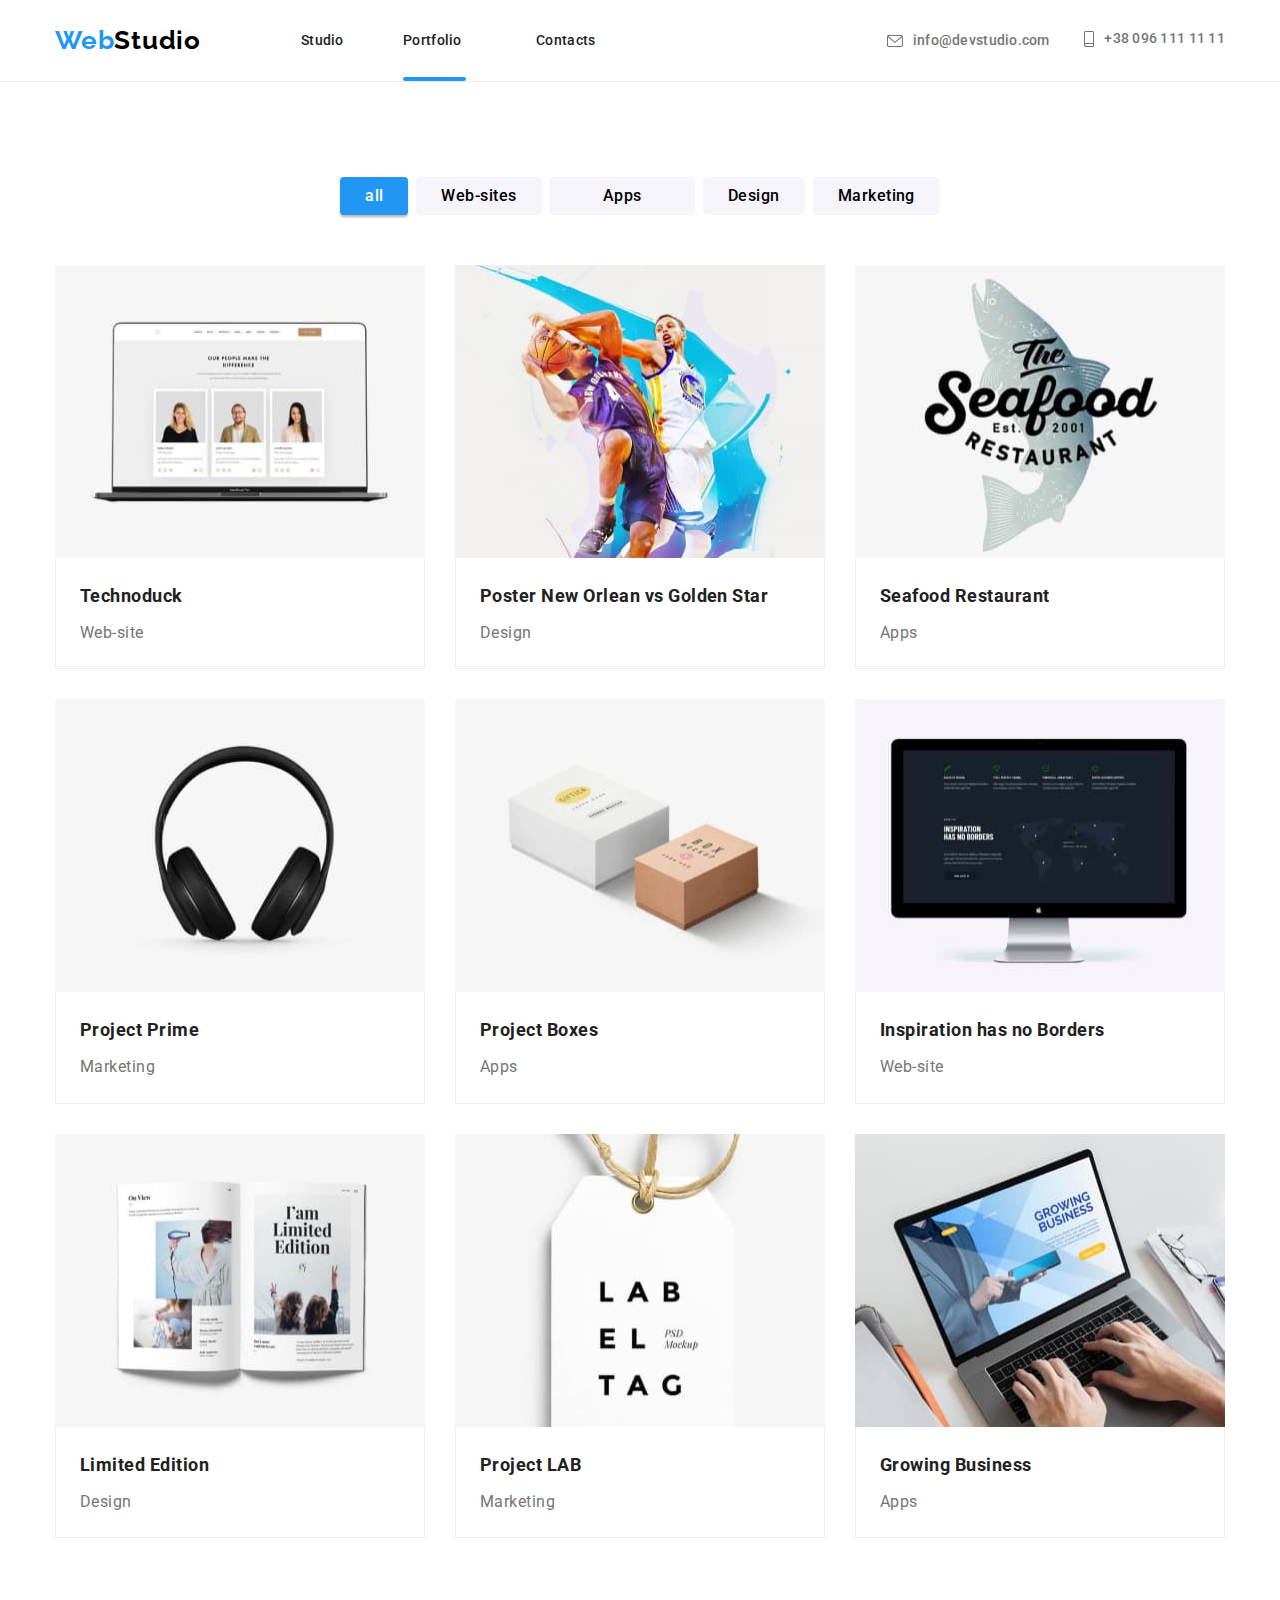
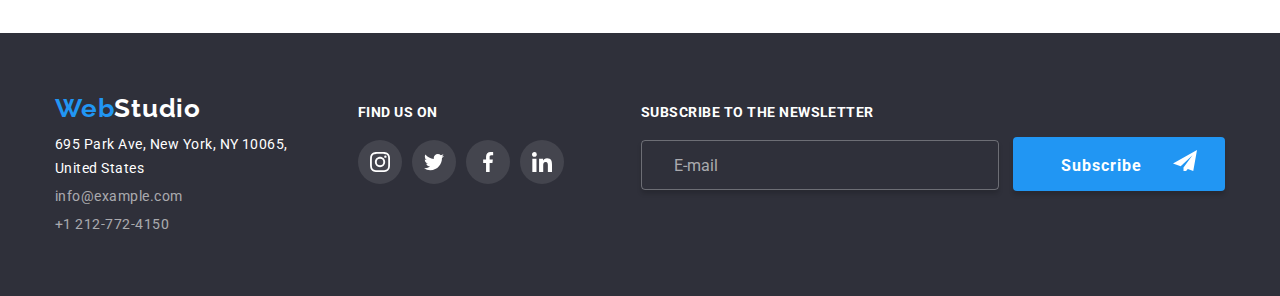
==== portfolio.html @ ac13885e "Forms done" ====
<!DOCTYPE html>
<html lang="en">
  <head>
    <meta charset="UTF-8" />
    <meta http-equiv="X-UA-Compatible" content="IE=edge" />
    <meta name="viewport" content="width=device-width, initial-scale=1.0" />
    <title>WebStudio</title>
    <link
      rel="stylesheet"
      href=" https://cdnjs.cloudflare.com/ajax/libs/modern-normalize/1.1.0/modern-normalize.min.css"
    />
    <link href="./css/styles.css" rel="stylesheet" />
    <link
      href="https://fonts.googleapis.com/css?family=Roboto:regular,italic,500,500italic,700,700italic,900,900italic"
      rel="stylesheet"
    />
    <link rel="preconnect" href="https://fonts.googleapis.com" />
    <link rel="preconnect" href="https://fonts.gstatic.com" crossorigin />
    <link
      href="https://fonts.googleapis.com/css2?family=Raleway:wght@700&display=swap"
      rel="stylesheet"
    />
  </head>
  <body>
    <header>
      <div class="container">
        <a href="index.html" class="logo"
          >Web<span class="header-logo-ending">Studio</span></a
        >
        <nav>
          <ul>
            <li class="nav-item">
              <a href="index.html">Studio</a>
            </li>
            <li class="nav-item">
              <a href="portfolio.html" class="current">Portfolio</a>
            </li>
            <li class="nav-item"><a href="">Contacts</a></li>
          </ul>
        </nav>
        <ul class="contact-list">
          <li>
            <a href="mailto:info@devstudio.com" class="mail-link">
              <svg class="header-icon" width="16" height="12">
                <use href="./images/icons.svg#icon-envelope"></use>
              </svg>
              info@devstudio.com</a
            >
          </li>
          <li>
            <a href="tel:+380961111111" class="tel-link">
              <svg class="header-icon" width="10" height="16">
                <use href="./images/icons.svg#icon-smartphone"></use>
              </svg>
              +38 096 111 11 11</a
            >
          </li>
        </ul>
      </div>
    </header>
    <main>
      <!-- portfolio BUTTONS  -->

      <section class="portfolio-section section">
        <div class="container">
          <ul class="button-list">
            <li class="button-item">
              <button type="button" class="active">all</button>
            </li>
            <li class="button-item">
              <button type="button">Web-sites</button>
            </li>
            <li class="button-item">
              <button type="button">Apps</button>
            </li>
            <li class="button-item"><button type="button">Design</button></li>
            <li class="button-item">
              <button type="button">Marketing</button>
            </li>
          </ul>

          <!-- THUMBNAIL -->

          <h1 class="hidden-heading">Works Portfolio</h1>
          <ul class="thumbnail-list">
            <li class="portfolio-card">
              <a href="">
                <div class="img-and-overlay-container">
                  <img
                    src="./images-potfolio/img1.jpg"
                    width="370px"
                    height="293px"
                    alt="Web-site on Laptop"
                  />
                  <p class="portfolio-card-overlay">
                    Technoduck is a state-of-the-art coronavirus distribution
                    platform. Companies use this platform for digital espionage
                    and attacks on competitors' secure servers.
                  </p>
                </div>

                <div class="portfolio-card-description">
                  <h2 class="portfolio-card-title">Technoduck</h2>
                  <p class="portfolio-card-subtitle">Web-site</p>
                </div>
              </a>
            </li>
            <li class="portfolio-card">
              <a href="">
                <div class="img-and-overlay-container">
                  <img
                    src="./images-potfolio/img2.jpg"
                    width="370px"
                    height="293px"
                    alt="Basketball Poster"
                  />
                  <p class="portfolio-card-overlay">
                    Technoduck is a state-of-the-art coronavirus distribution
                    platform. Companies use this platform for digital espionage
                    and attacks on competitors' secure servers.
                  </p>
                </div>
                <div class="portfolio-card-description">
                  <h2 class="portfolio-card-title">
                    Poster New Orlean vs Golden Star
                  </h2>
                  <p class="portfolio-card-subtitle">Design</p>
                </div>
              </a>
            </li>
            <li class="portfolio-card">
              <a href="">
                <div class="img-and-overlay-container">
                  <img
                    src="./images-potfolio/img3.jpg"
                    width="370px"
                    height="293px"
                    alt="Logo of Seafood Restaurant"
                  />
                  <p class="portfolio-card-overlay">
                    Technoduck is a state-of-the-art coronavirus distribution
                    platform. Companies use this platform for digital espionage
                    and attacks on competitors' secure servers.
                  </p>
                </div>
                <div class="portfolio-card-description">
                  <h2 class="portfolio-card-title">Seafood Restaurant</h2>
                  <p class="portfolio-card-subtitle">Apps</p>
                </div></a
              >
            </li>
            <li class="portfolio-card">
              <a href="">
                <div class="img-and-overlay-container">
                  <img
                    src="./images-potfolio/img4.jpg"
                    width="370px"
                    height="293px"
                    alt="Рeadphones"
                  />
                  <p class="portfolio-card-overlay">
                    Technoduck is a state-of-the-art coronavirus distribution
                    platform. Companies use this platform for digital espionage
                    and attacks on competitors' secure servers.
                  </p>
                </div>
                <div class="portfolio-card-description">
                  <h2 class="portfolio-card-title">Project Prime</h2>
                  <p class="portfolio-card-subtitle">Marketing</p>
                </div></a
              >
            </li>
            <li class="portfolio-card">
              <a href="">
                <div class="img-and-overlay-container">
                  <img
                    src="./images-potfolio/img5.jpg"
                    width="370px"
                    height="293px"
                    alt="Boxes"
                  />
                  <p class="portfolio-card-overlay">
                    Technoduck is a state-of-the-art coronavirus distribution
                    platform. Companies use this platform for digital espionage
                    and attacks on competitors' secure servers.
                  </p>
                </div>
                <div class="portfolio-card-description">
                  <h2 class="portfolio-card-title">Project Boxes</h2>
                  <p class="portfolio-card-subtitle">Apps</p>
                </div></a
              >
            </li>
            <li class="portfolio-card">
              <a href="">
                <div class="img-and-overlay-container">
                  <img
                    src="./images-potfolio/img6.jpg"
                    width="370px"
                    height="293px"
                    alt="Web-site on Desktop"
                  />
                  <p class="portfolio-card-overlay">
                    Technoduck is a state-of-the-art coronavirus distribution
                    platform. Companies use this platform for digital espionage
                    and attacks on competitors' secure servers.
                  </p>
                </div>
                <div class="portfolio-card-description">
                  <h2 class="portfolio-card-title">
                    Inspiration has no Borders
                  </h2>
                  <p class="portfolio-card-subtitle">Web-site</p>
                </div></a
              >
            </li>
            <li class="portfolio-card">
              <a href="">
                <div class="img-and-overlay-container">
                  <img
                    src="./images-potfolio/img7.jpg"
                    width="370px"
                    height="293px"
                    alt="Glossy Magazine"
                  />
                  <p class="portfolio-card-overlay">
                    Technoduck is a state-of-the-art coronavirus distribution
                    platform. Companies use this platform for digital espionage
                    and attacks on competitors' secure servers.
                  </p>
                </div>
                <div class="portfolio-card-description">
                  <h2 class="portfolio-card-title">Limited Edition</h2>
                  <p class="portfolio-card-subtitle">Design</p>
                </div></a
              >
            </li>
            <li class="portfolio-card">
              <a href="">
                <div class="img-and-overlay-container">
                  <img
                    src="./images-potfolio/img8.jpg"
                    width="370px"
                    height="293px"
                    alt="Label Design"
                  />
                  <p class="portfolio-card-overlay">
                    Technoduck is a state-of-the-art coronavirus distribution
                    platform. Companies use this platform for digital espionage
                    and attacks on competitors' secure servers.
                  </p>
                </div>
                <div class="portfolio-card-description">
                  <h2 class="portfolio-card-title">Project LAB</h2>
                  <p class="portfolio-card-subtitle">Marketing</p>
                </div></a
              >
            </li>
            <li class="portfolio-card">
              <a href="">
                <div class="img-and-overlay-container">
                  <img
                    src="./images-potfolio/img9.jpg"
                    width="370px"
                    height="293px"
                    alt="Web-site Page of Grawing Business"
                  />
                  <p class="portfolio-card-overlay">
                    Technoduck is a state-of-the-art coronavirus distribution
                    platform. Companies use this platform for digital espionage
                    and attacks on competitors' secure servers.
                  </p>
                </div>
                <div class="portfolio-card-description">
                  <h2 class="portfolio-card-title">Growing Business</h2>
                  <p class="portfolio-card-subtitle">Apps</p>
                </div></a
              >
            </li>
          </ul>
        </div>
      </section>
    </main>

    <!-- FOOTER -->

    <!-- FOOTER -->

    <footer>
      <div class="container footer-flex-container">
        <div class="footer-contacts-and-socials-container"><div class="footer-contacts">
          <a href="index.html" class="logo"
            >Web<span class="footer-logo-ending">Studio</span></a
          >
          <address>
            <ul>
              <li>
                <a
                  href="https://goo.gl/maps/3XiaFe1RrAFYEimq6"
                  target="_blank"
                  rel="noopener noreferrer"
                  >695 Park Ave, New York, NY 10065, <br />
                  United States
                </a>
              </li>
              <li><a href="mailto:info@example.com">info@example.com</a></li>
              <li><a href="tel:+1212-772-4150">+1 212-772-4150</a></li>
            </ul>
          </address>
        </div>
        <!-- FOOTER SOCIALS -->
        <div class="footer-socials">
            <p class="social-call">Find us on</p>
            <ul class="socials">
              <li class="social-item">
                <a href="" class="social-link">
                  <svg class="social-icon" width="20" height="20">
                    <use href="./images/icons.svg#insta"></use>
                  </svg>
                </a>
              </li>
              <li class="social-item">
                <a href="" class="social-link">
                  <svg class="social-icon" width="20" height="20">
                    <use href="./images/icons.svg#twitter"></use>
                  </svg>
                </a>
              </li>
              <li class="social-item">
                <a href="" class="social-link">
                  <svg class="social-icon" width="20" height="20">
                    <use href="./images/icons.svg#facebook"></use>
                  </svg>
                </a>
              </li>
              <li class="social-item">
                <a href="" class="social-link">
                  <svg class="social-icon" width="20" height="20">
                    <use href="./images/icons.svg#linkedin"></use>
                  </svg>
                </a>
              </li>
            </ul>
          </div>
      </div>
      <!-- FOOTER FORM -->
            <form class="footer-form">
              <label>
                <span class="subscribtion-label"
                  >Subscribe to the newsletter</span
                >
                <input
                  type="email"
                  name="user-email-subscription"
                  placeholder="E-mail"
                  class="subscribtion-input"
              /></label>
              <button type="submit" class="subscribtion-button">
                Subscribe
                <svg
                  width="24"
                  height="24"
                  fill="none"
                  xmlns="http://www.w3.org/2000/svg"
                  class="subscribtion-icon"
                >
                  <path
                    d="M24 0 0 13.5l7.67 2.84L19.5 5.25l-8.998 12.14.007.002-.009-.002V24l4.301-5.018L20.251 21 24 0Z"
                    fill="#fff"
                  />
                </svg>
              </button>
            </form>
          
        </div>
      </div>
    </footer>
  </body>
</html>
---- css/styles.css ----
:root {
  --primary-color: #212121;
  --secondary-color: #2196f3;
  --tertiary-color: #757575;
  --quaternary-color: #fff;
  --unique-color: rgba(255, 255, 255, 0.6);
  --sporadic-background-color: #188ce8;
  --primary-background-color: #2f303a;
  --secondary-background-color: #f5f4fa;
  --transition-dur-and-func: 250ms cubic-bezier(0.4, 0, 0.2, 1);
}

body {
  font-family: Roboto, sans-serif;
  letter-spacing: 0.03em;
  color: var(--primary-color);
}

ul {
  list-style: none;
  padding-left: 0;
  margin: 0;
}

a {
  text-decoration: none;
  color: inherit;
}

h1,
h2,
h3,
h4,
p {
  margin-top: 0;
  margin-bottom: 0;
}

img {
  display: block;
}

.container {
  width: 1200px;
  margin-left: auto;
  margin-right: auto;
  padding: 0 15px;
}

.section {
  padding-top: 95px;
  padding-bottom: 95px;
}

/* BUTTONS */

button {
  cursor: pointer;
  font-family: inherit;
}

.hero-button,
.subscribtion-button,
.modal-form-button {
  font-size: 16px;
  font-weight: 700;
  line-height: 1.87;
  text-align: center;
  letter-spacing: 0.06em;
  color: var(--quaternary-color);
  background-color: var(--secondary-color);
  border-radius: 4px;
  border: 0px;
  box-shadow: 0px 4px 4px rgba(0, 0, 0, 0.15);
  padding: 10px 20px;
  transition: background-color var(--transition-dur-and-func);
}

.hero-button:hover,
.hero-button:focus,
.subscribtion-button:hover,
.subscribtion-button:focus,
.modal-form-button:hover,
.modal-form-button:focus {
  background-color: var(--sporadic-background-color);
}

/* HEADER */
header {
  padding-top: 25px;
  padding-bottom: 25px;
  border-bottom: 1px solid #ececec;
}

header > .container {
  display: flex;
  align-items: center;
}

header li {
  display: inline;
}

.logo {
  font-family: Raleway;
  font-weight: 700;
  font-size: 26px;
  line-height: 1.2;
  letter-spacing: 0.03em;
  color: var(--secondary-color);
  display: inline;
}

.header-logo-ending {
  color: #000;
}

nav {
  margin-left: 100px;
}

header a {
  font-weight: 500;
  font-size: 14px;
  line-height: 1.2;
  letter-spacing: 0.02em;
}

.nav-item:nth-child(1) {
  margin-right: 55px;
}

.nav-item:nth-child(2) {
  margin-right: 70px;
}

.tel-link {
  margin-left: 30px;
}

.mail-link,
.tel-link {
  display: inline-flex;
  align-items: center;
}

.contact-list {
  color: var(--tertiary-color);
  margin-left: auto;
}

header a,
footer a {
  transition: color var(--transition-dur-and-func);
}

header a:hover,
header a:focus,
footer a:hover,
footer a:focus {
  outline: 0px;
  color: var(--secondary-color);
}

.mail-link:hover .header-icon,
.mail-link:focus .header-icon,
.tel-link:hover .header-icon,
.tel-link:focus .header-icon {
  fill: var(--secondary-color);
}
.header-icon {
  fill: currentColor;
  margin-right: 10px;
  transition: fill var(--transition-dur-and-func);
}

.nav-item {
  position: relative;
}

.current:hover,
.current:focus {
  color: var(--secondary-color);
}

.current::after {
  content: "";
  position: absolute;
  top: 47.1px;
  left: 0;
  background-color: var(--secondary-color);
  height: 4px;
  width: 100%;
  border-radius: 2px;
}

/* HERO SECTION */

.hero-section {
  text-align: center;
  background-color: #c4c4c4;
  background-size: cover;
  background-image: linear-gradient(
      to right,
      rgba(47, 48, 58, 0.4),
      rgba(47, 48, 58, 0.4)
    ),
    url(../images/hero.jpg);
  padding-top: 200px;
  padding-bottom: 200px;
}

.hero-heading {
  font-weight: 900;
  font-size: 44px;
  line-height: 1.4;
  letter-spacing: 0.06em;
  text-transform: uppercase;
  color: var(--quaternary-color);
  width: 700px;
  margin: 0px auto 30px auto;
}

/* FOR SOME SECTIONS */
.pros-list-item:not(:last-child),
.work-example:not(:last-child),
.team-card:not(:last-child) {
  margin-right: 30px;
}

/* PROS SECTION */

.pros-section {
  font-size: 14px;
  padding-bottom: 0px;
}

.hidden-heading {
  position: absolute;
  border: 0;
  width: 1px;
  height: 1px;
  padding: 0;
  margin: -1px;
  overflow: hidden;
}

.pros-list {
  display: flex;
}

.pros-list-item {
  text-align: left;
  width: calc((100% - 90px) / 4);
}

.pros-heading,
.social-call {
  font-size: 14px;
  font-weight: 700;
  line-height: 1.1;
  text-transform: uppercase;
  margin-bottom: 10px;
}

.pros-discription {
  line-height: 1.71;
  color: var(--tertiary-color);
}

.pros-icon-bg {
  width: 270px;
  height: 120px;
  border-radius: 4px;
  background-color: var(--secondary-background-color);
  margin-bottom: 30px;
  display: flex;
  align-items: center;
  justify-content: center;
}

/* WORKS SECTION*/

.works-section {
  padding-top: 100px;
}
.work-example {
  position: relative;
}

.work-example > p {
  position: absolute;
  bottom: 0;
  width: 100%;
  text-transform: uppercase;
  background: rgba(47, 48, 58, 0.8);
  color: var(--quaternary-color);
  font-weight: 700;
  font-size: 14px;
  line-height: 1.14;
  text-align: center;
  padding-top: 27px;
  padding-bottom: 27px;
}

.section-heading {
  font-weight: 700;
  font-size: 36px;
  line-height: 1.2;
  text-align: center;
  margin-bottom: 50px;
}

.works-list {
  display: flex;
}

/* TEAM */

.team-section {
  background-color: var(--secondary-background-color);
}
.socials {
  display: flex;
  justify-content: center;
  margin-top: 16px;
}
.social-link {
  display: inline-block;
  border-radius: 50%;
  padding: 12px;
  transition: background-color var(--transition-dur-and-func);
}

.social-link:hover,
.social-link:focus {
  background-color: var(--secondary-color);
  outline: none;
}

.social-icon {
  display: block;
  fill: #afb1b8;
  transition: fill var(--transition-dur-and-func);
}
.social-link:hover .social-icon,
.social-link:focus .social-icon {
  fill: var(--quaternary-color);
}

.social-item:not(:last-child):not(:last-child) {
  margin-right: 10px;
}

.cards-list {
  display: flex;
  flex-wrap: wrap;
}

.team-card {
  background-color: var(--quaternary-color);
  box-shadow: 0px 2px 1px rgba(0, 0, 0, 0.2), 0px 1px 1px rgba(0, 0, 0, 0.14),
    0px 1px 3px rgba(0, 0, 0, 0.12);
  width: calc((100% - 90px) / 4);
  padding-bottom: 30px;
}

.team-card img {
  margin-left: auto;
  margin-right: auto;
}
.worker-identification {
  padding-top: 30px;
  padding-bottom: 30px;
}

.worker-name {
  font-size: 16px;
  font-weight: 500;
  line-height: 1.2;
  text-align: center;
}

.position {
  line-height: 1.2;
  text-align: center;
  color: var(--tertiary-color);
  margin-top: 10px;
}

/* CLIENTS */

.client-icon-list {
  display: flex;
}

.client-item:not(:last-child) {
  margin-right: 30px;
}

.client-link {
  display: flex;
  justify-content: center;
  align-items: center;
  width: 170px;
  height: 92px;
  border: 1px solid #afb1b8;
  border-radius: 4px;
  transition: border var(--transition-dur-and-func);
}

.client-link:hover,
.client-link:focus {
  border: 1px solid var(--secondary-color);
  outline: none;
}
.client-icon {
  fill: #afb1b8;
  transition: fill var(--transition-dur-and-func);
}

.client-link:hover .client-icon,
.client-link:focus .client-icon {
  fill: var(--secondary-color);
}

/* PORTFOLIO PAGE */

.button-list {
  display: flex;
  justify-content: center;
  margin-bottom: 50px;
}

.button-list button {
  font-size: 16px;
  font-weight: 500;
  line-height: 1.6;
  letter-spacing: 0.03em;
  text-align: center;
  border-radius: 4px;
  background-color: #f5f4fa;
  border: 0px;
  padding: 6px 25px;
  transition: color var(--transition-dur-and-func),
    background-color var(--transition-dur-and-func),
    box-shadow var(--transition-dur-and-func);
}

button.active,
.button-list button:hover,
.button-list button:focus {
  background-color: var(--secondary-color);
  color: var(--quaternary-color);
  outline: 0px;
  box-shadow: 0px 2px 2px rgba(0, 0, 0, 0.12), 0px 1px 2px rgba(0, 0, 0, 0.08),
    0px 3px 1px rgba(0, 0, 0, 0.1);
}
.button-item:not(:last-child) {
  margin-right: 8px;
}

.button-item:nth-child(3) button {
  padding-right: 53px;
  padding-left: 53px;
}

/* THUMBNAIL*/

.thumbnail-list {
  display: flex;
  flex-wrap: wrap;
}

.portfolio-card {
  margin-right: 30px;
  margin-bottom: 30px;
  transition: box-shadow var(--transition-dur-and-func);
}

.img-and-overlay-container {
  position: relative;
  overflow: hidden;
}

.portfolio-card-overlay {
  position: absolute;
  top: 0;
  left: 0;
  transform: translateY(100%);
  transition: transform var(--transition-dur-and-func);
  width: 100%;
  height: 100%;
  color: var(--quaternary-color);
  background: var(--secondary-color);
  opacity: 0.9;
  font-size: 18px;
  line-height: 1.55;
  padding: 63px 24px 0px;
}

.portfolio-card:hover {
  box-shadow: 0px 1px 1px rgba(0, 0, 0, 0.12), 0px 4px 4px rgba(0, 0, 0, 0.06),
    1px 4px 6px rgba(0, 0, 0, 0.16);
  outline: none;
}

.portfolio-card:hover .portfolio-card-overlay {
  transform: translateY(0%);
}

.portfolio-card-description {
  padding: 20px 24px 20px 24px;
  border-right: 1px solid #eee;
  border-bottom: 1px solid #eee;
  border-left: 1px solid #eee;
}

.portfolio-card:nth-child(3n) {
  margin-right: 0;
}

.portfolio-card:nth-last-child(-n + 3) {
  margin-bottom: 0;
}

.portfolio-card-title {
  font-weight: 700;
  font-size: 18px;
  line-height: 2;
  letter-spacing: 6%;
  text-align: left;
  margin-bottom: 4px;
}

.portfolio-card-subtitle {
  line-height: 1.9;
  text-align: left;
  color: var(--tertiary-color);
}

/* FOOTER */

footer {
  background-color: var(--primary-background-color);
  padding: 60px 0;
}
.footer-flex-container {
  display: flex;
  align-items: baseline;
  justify-content: space-between;
}
.footer-contacts-and-socials-container {
  display: flex;
  align-items: baseline;
}

footer .logo {
  display: block;
  margin-bottom: 9px;
}

.footer-logo-ending {
  color: var(--quaternary-color);
}

address {
  font-size: 14px;
  line-height: 1.7;
  text-align: left;
  font-style: normal;
}

address li {
  color: var(--unique-color);
}
address li:not(:last-child) {
  margin-bottom: 4px;
}

a[href*="maps"] {
  color: var(--quaternary-color);
}

/* FOOTER SOCIALS */
.footer-socials {
  margin-left: 70px;
}

.social-call {
  color: var(--quaternary-color);
  margin-bottom: 20px;
}

.footer-socials .social-link {
  background-color: rgba(255, 255, 255, 0.1);
  transition: background-color var(--transition-dur-and-func);
}
.footer-socials .social-icon {
  fill: var(--quaternary-color);
}
.footer-socials .social-link:hover,
.footer-socials .social-link:focus {
  background-color: var(--secondary-color);
}

/* FOOTER FORM */

.subscribtion-label {
  display: block;
  color: var(--quaternary-color);
  font-weight: 700;
  font-size: 14px;
  line-height: 1.17;
  text-transform: uppercase;
}
.subscribtion-button {
  padding-top: 10px;
  padding-bottom: 10px;
  padding-left: 48px;
  padding-right: 28px;
}
.subscribtion-icon {
  padding-top: 3px;
  margin-left: 26px;
}
.subscribtion-input {
  display: inline-block;
  width: 358px;
  height: 50px;
  margin-top: 20px;
  margin-right: 10px;
  line-height: 1.25;
  color: var(--quaternary-color);
  border: 1px solid rgba(255, 255, 255, 0.3);
  box-shadow: 0px 4px 4px rgba(0, 0, 0, 0.15);
  border-radius: 4px;
  background-color: inherit;
  padding-left: 16px;
}

.subscribtion-input::placeholder {
  line-height: 1.25;
  display: flex;
  align-items: center;
  color: rgba(255, 255, 255, 0.6);
  padding-left: 16px;
}

.soc-and-foot-container {
  display: flex;
  justify-content: space-between;
}

/* MODAL WINDOW */

.backdrop.is-hidden {
  opacity: 0;
  visibility: hidden;
  pointer-events: none;
}
.backdrop {
  position: fixed;
  top: 0;
  left: 0;
  z-index: 100;
  width: 100vw;
  height: 100vh;
  background-color: rgba(0, 0, 0, 0.2);
  transition: opacity var(--transition-dur-and-func),
    visibility var(--transition-dur-and-func);
}

.modal {
  position: absolute;
  top: 50%;
  left: 50%;
  transform: translate(-50%, -50%);
  width: 528px;
  height: 581px;
  background-color: var(--quaternary-color);
  box-shadow: 0px 1px 3px rgba(0, 0, 0, 0.12), 0px 1px 1px rgba(0, 0, 0, 0.14),
    0px 2px 1px rgba(0, 0, 0, 0.2);
  border-radius: 4px;
}

.modal-close-btn {
  position: absolute;
  top: 0;
  right: 0;
  width: 30px;
  height: 30px;
  margin-right: 8px;
  margin-top: 8px;
  border: 1px solid rgba(0, 0, 0, 0.1);
  border-radius: 50%;
  padding: 0;
  background-color: transparent;
  display: flex;
  align-items: center;
  justify-content: center;
  transition: border var(--transition-dur-and-func);
}

.close-modal-icon {
  transition: fill var(--transition-dur-and-func);
}

.modal-close-btn:hover,
.modal-close-btn:focus {
  outline: 0;
}
.modal-close-btn:hover .close-modal-icon,
.modal-close-btn:focus .close-modal-icon {
  fill: var(--secondary-color);
}

/* MODAL WINDOW FORM */

.modal-window-form {
  display: flex;
  flex-direction: column;
  padding: 40px 40px 0px 40px;
  color: var(--tertiary-color);
}

.modal-window-call {
  font-weight: 700;
  font-size: 20px;
  line-height: 1.15;
  text-align: center;
  margin-bottom: 12px;
  color: var(--primary-color);
}
.modal-form-label {
  display: block;
  margin-bottom: 4px;
  font-size: 12px;
  line-height: 1.16;
  letter-spacing: 0.01em;
}

.modal-form-textarea {
  display: block;
  width: 100%;
  height: 120px;
  padding: 12px 16px;
  resize: none;
}

textarea::placeholder {
  opacity: 0.5;
}

textarea::placeholder,
.modal-form-input {
  font-size: 14px;
  line-height: 1.14;
  letter-spacing: 0.01em;
}

.modal-form-textarea,
.modal-form-input {
  border: 1px solid rgba(33, 33, 33, 0.2);
  border-radius: 4px;
}

.input-and-svg-container {
  display: block;
  position: relative;
  height: 100%;
  margin-bottom: 10px;
}

.modal-form-input {
  width: 100%;
  height: 40px;
  padding-left: 42px;
}

.modal-form-input:focus + svg {
  fill: var(--secondary-color);
}

.modal-form-input:focus,
.modal-form-textarea:focus {
  border: 1px solid var(--secondary-color);
  outline: none;
}
.modal-form-svg {
  position: absolute;
  top: 50%;
  left: 12px;
  transform: translateY(-50%);
}

.modal-form-button {
  padding: 10px 80px;
  margin-top: 30px;
  align-self: center;
}

/* CHECKBOX */

.checkbox-label {
  position: relative;
  font-size: 14px;
  line-height: 1.7;
  margin-top: 20px;
  padding-left: 37px;
}

.original-checkbox {
  -webkit-appearance: none;
  -moz-appearance: none;
  appearance: none;
  margin-right: 13px;
}

.checkbox-label::before {
  content: "";
  position: absolute;
  top: 5px;
  left: 13px;
  width: 15px;
  height: 15px;
  border-radius: 2px;
  background-color: inherit;
  border: 1.5px solid #212121;
}

.original-checkbox:checked + .checkbox-label::before {
  background-color: var(--secondary-color);
  background-image: url(../images/check-mark.svg);
  background-repeat: no-repeat;
  background-position: center;
  border: none;
}
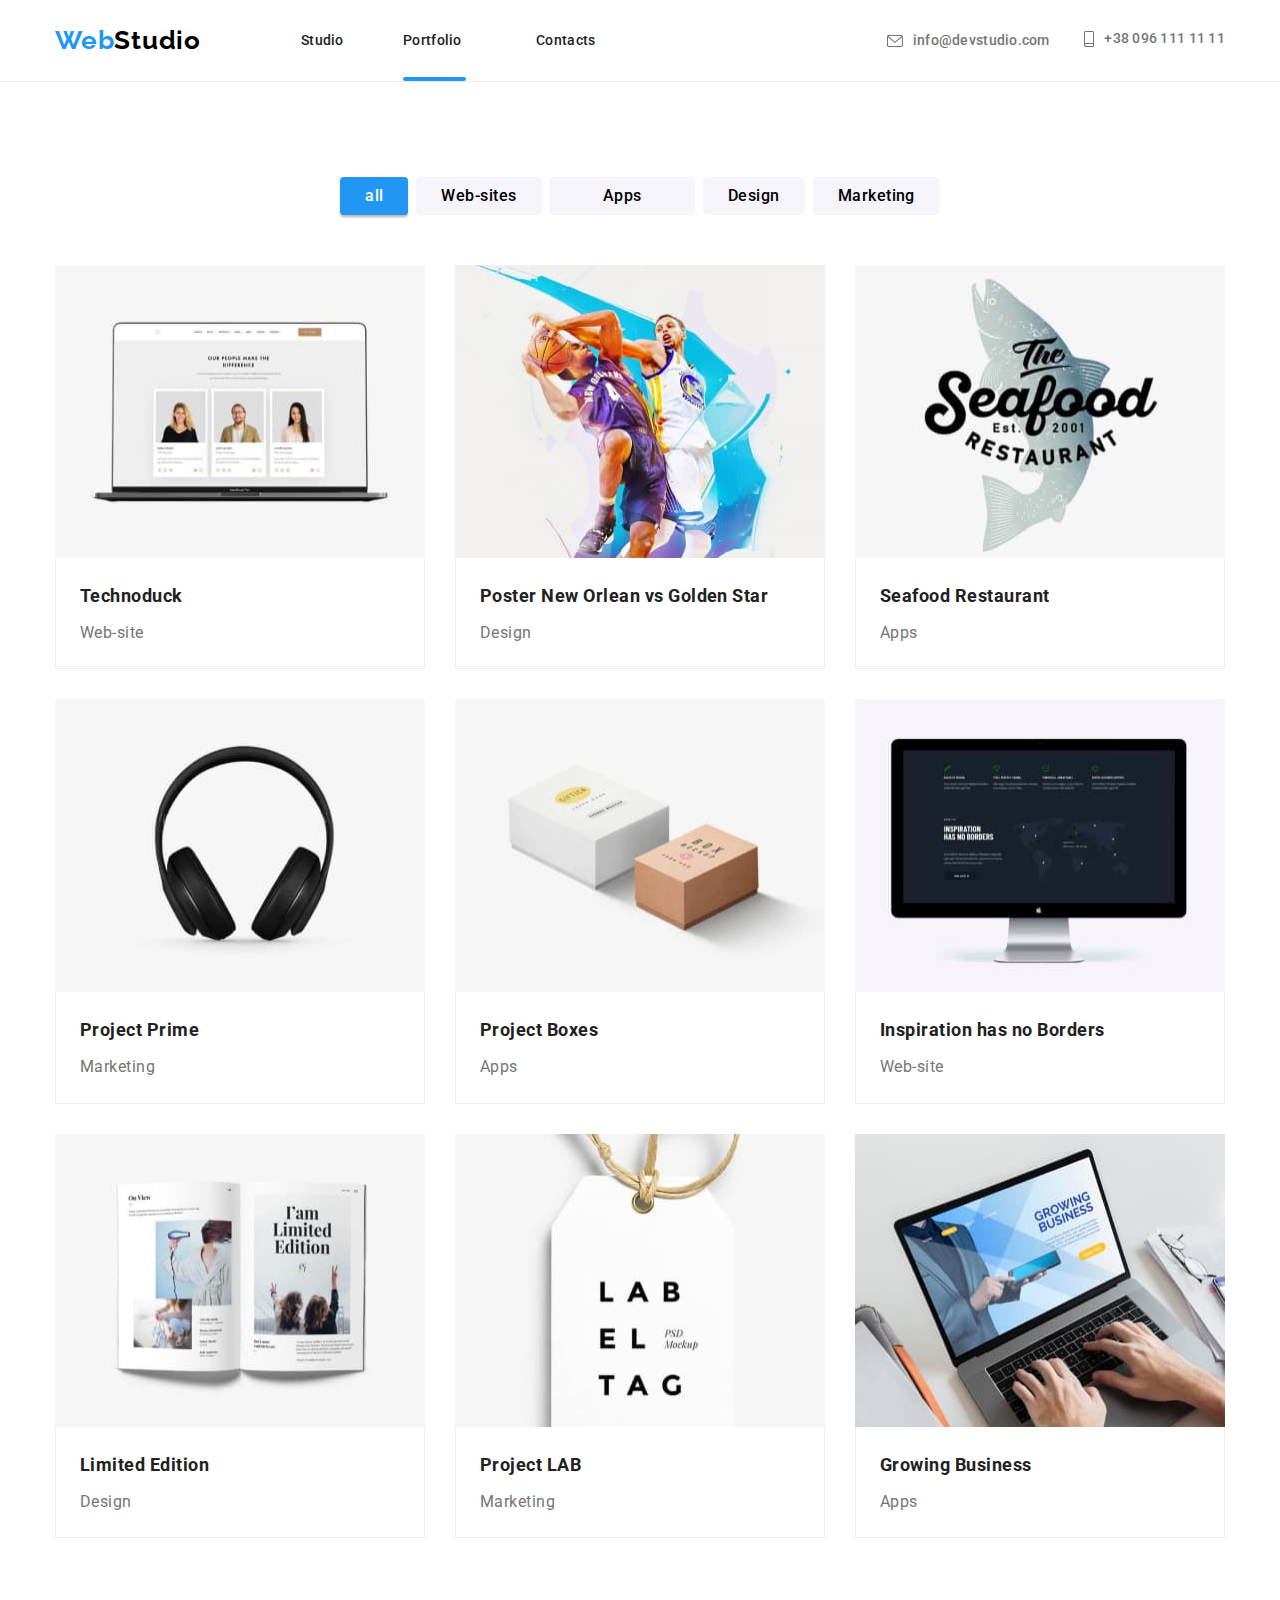
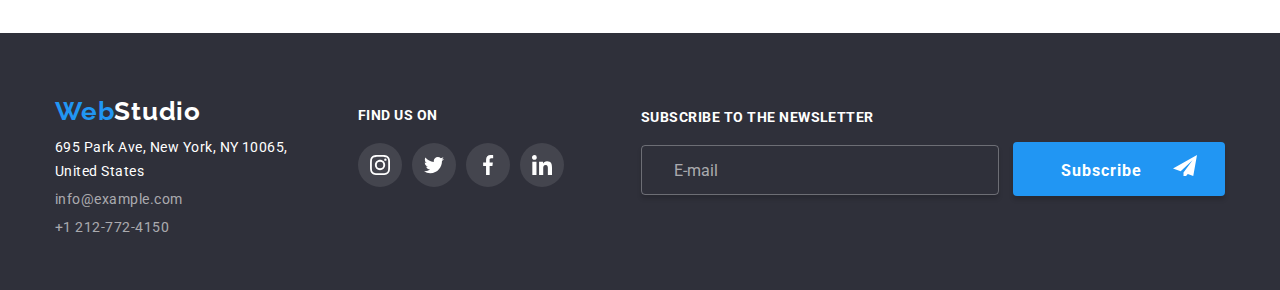
==== commit 2fe80d96: "..." ====
--- a/portfolio.html
+++ b/portfolio.html
@@ -345,7 +345,7 @@
       </div>
       <!-- FOOTER FORM -->
             <form class="footer-form">
-              <label>
+              <label class="label-and-input-subscribtion" >
                 <span class="subscribtion-label"
                   >Subscribe to the newsletter</span
                 >
--- a/css/styles.css
+++ b/css/styles.css
@@ -543,11 +543,12 @@
 
 footer {
   background-color: var(--primary-background-color);
-  padding: 60px 0;
+  padding-top: 63px;
+  padding-bottom: 51px;
 }
 .footer-flex-container {
   display: flex;
-  align-items: baseline;
+  /* align-items: baseline; */
   justify-content: space-between;
 }
 .footer-contacts-and-socials-container {
@@ -613,6 +614,7 @@
   font-size: 14px;
   line-height: 1.17;
   text-transform: uppercase;
+  margin-top: 13px;
 }
 .subscribtion-button {
   padding-top: 10px;
@@ -629,7 +631,6 @@
   width: 358px;
   height: 50px;
   margin-top: 20px;
-  margin-right: 10px;
   line-height: 1.25;
   color: var(--quaternary-color);
   border: 1px solid rgba(255, 255, 255, 0.3);
@@ -637,6 +638,12 @@
   border-radius: 4px;
   background-color: inherit;
   padding-left: 16px;
+  padding-right: 0px;
+}
+.label-and-input-subscribtion {
+  display: inline-block;
+  width: 358px;
+  margin-right: 10px;
 }
 
 .subscribtion-input::placeholder {
@@ -682,6 +689,7 @@
   box-shadow: 0px 1px 3px rgba(0, 0, 0, 0.12), 0px 1px 1px rgba(0, 0, 0, 0.14),
     0px 2px 1px rgba(0, 0, 0, 0.2);
   border-radius: 4px;
+  padding: 40px 40px 0px 40px;
 }
 
 .modal-close-btn {
@@ -720,7 +728,6 @@
 .modal-window-form {
   display: flex;
   flex-direction: column;
-  padding: 40px 40px 0px 40px;
   color: var(--tertiary-color);
 }
 
@@ -769,6 +776,8 @@
   display: block;
   position: relative;
   height: 100%;
+}
+.label-and-input-container {
   margin-bottom: 10px;
 }
 
